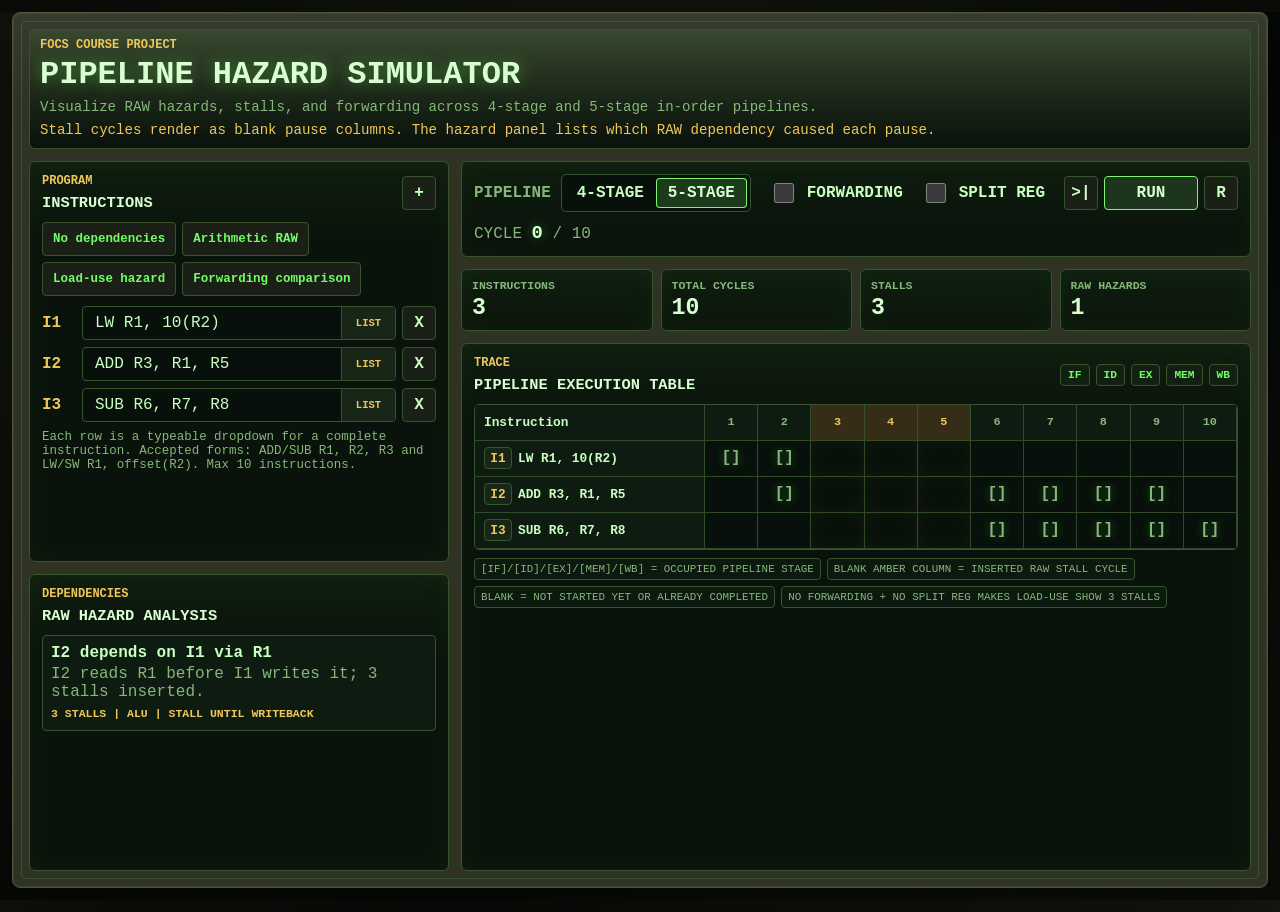
==== plain-js/index.html @ ef4a8d57 "Restyle simulator and blank stall columns" ====
<!doctype html>
<html lang="en">
  <head>
    <meta charset="UTF-8" />
    <meta name="viewport" content="width=device-width, initial-scale=1.0" />
    <meta http-equiv="Cache-Control" content="no-store" />
    <title>Pipeline Hazard Simulator</title>
    <link rel="stylesheet" href="./styles.css?v=fallout-clean-20260420" />
  </head>
  <body>
    <main class="app-shell">
      <header class="app-header">
        <p class="eyebrow">FoCS Course Project</p>
        <h1>Pipeline Hazard Simulator</h1>
        <p>Visualize RAW hazards, stalls, and forwarding across 4-stage and 5-stage in-order pipelines.</p>
        <p class="top-note">Stall cycles render as blank pause columns. The hazard panel lists which RAW dependency caused each pause.</p>
      </header>

      <div class="workspace">
        <aside class="left-column">
          <section class="panel">
            <div class="section-heading">
              <div>
                <p class="eyebrow">Program</p>
                <h2>Instructions</h2>
              </div>
              <button id="addInstruction" class="icon-button" type="button" title="Add instruction">+</button>
            </div>

            <div id="examples" class="example-strip" aria-label="Example programs"></div>
            <div id="instructionList" class="instruction-list"></div>
            <div id="errors" class="error-box hidden" role="alert"></div>
            <p class="hint">Each row is a typeable dropdown for a complete instruction. Accepted forms: ADD/SUB R1, R2, R3 and LW/SW R1, offset(R2). Max 10 instructions.</p>
          </section>

          <section class="panel">
            <div class="section-heading">
              <div>
                <p class="eyebrow">Dependencies</p>
                <h2>RAW hazard analysis</h2>
              </div>
            </div>
            <div id="hazards"></div>
          </section>
        </aside>

        <section class="right-column">
          <section class="panel controls-panel">
            <div class="control-group">
              <span class="control-label">Pipeline</span>
              <div class="segmented" role="group" aria-label="Pipeline Type">
                <button id="fourStage" type="button">4-stage</button>
                <button id="fiveStage" type="button">5-stage</button>
              </div>
            </div>

            <label class="switch">
              <input id="forwarding" type="checkbox" />
              <span>Forwarding</span>
            </label>

            <label class="switch">
              <input id="splitAccess" type="checkbox" />
              <span>Split reg</span>
            </label>

            <div class="run-controls">
              <button id="step" class="icon-button" type="button" title="Step">>|</button>
              <button id="runPause" class="primary-button" type="button">Run</button>
              <button id="reset" class="icon-button" type="button" title="Reset">R</button>
            </div>

            <div class="cycle-readout">Cycle <strong id="cycle">0</strong> / <span id="totalCycles">0</span></div>
          </section>

          <section class="summary-grid" aria-label="Simulation summary">
            <div class="metric"><span>Instructions</span><strong id="instructionCount">0</strong></div>
            <div class="metric"><span>Total cycles</span><strong id="metricCycles">0</strong></div>
            <div class="metric"><span>Stalls</span><strong id="stallCount">0</strong></div>
            <div class="metric"><span>RAW hazards</span><strong id="hazardCount">0</strong></div>
          </section>

          <section class="panel">
            <div class="section-heading">
              <div>
                <p class="eyebrow">Trace</p>
                <h2>Pipeline execution table</h2>
              </div>
              <div id="stageKey" class="stage-key"></div>
            </div>
            <div id="pipelineGrid" class="table-wrap"></div>
            <div class="trace-legend" aria-label="Pipeline table legend">
              <span>[IF]/[ID]/[EX]/[MEM]/[WB] = occupied pipeline stage</span>
              <span>blank amber column = inserted RAW stall cycle</span>
              <span>blank = not started yet or already completed</span>
              <span>no forwarding + no split reg makes load-use show 3 stalls</span>
            </div>
          </section>
        </section>
      </div>
    </main>

    <script src="./app.js?v=fallout-clean-20260420"></script>
  </body>
</html>
---- plain-js/styles.css ----
:root {
  color-scheme: dark;
  --bg: #11130d;
  --case: #2e3324;
  --case-dark: #1b2017;
  --screen: #07100a;
  --screen-soft: #0d1b10;
  --panel: rgba(8, 18, 10, 0.94);
  --ink: #c9ffc0;
  --muted: #86b77a;
  --dim: #496b43;
  --line: #36552f;
  --line-strong: #7ef46f;
  --accent: #70ff63;
  --accent-strong: #d7ffd1;
  --amber: #f1c65b;
  --amber-soft: #352d16;
  --danger: #ff8f6b;
  --shadow: 0 20px 70px rgba(0, 0, 0, 0.44), inset 0 0 0 1px rgba(201, 255, 192, 0.08);
  font-family: "Courier New", Courier, ui-monospace, SFMono-Regular, Menlo, Monaco, Consolas, monospace;
}

* {
  box-sizing: border-box;
}

html,
body {
  height: 100%;
}

html {
  background: var(--bg);
}

body {
  margin: 0;
  min-width: 320px;
  overflow: hidden;
  background:
    radial-gradient(circle at 50% 0%, rgba(126, 244, 111, 0.12), transparent 38rem),
    linear-gradient(135deg, #1b1e15, #080b07 62%, #15180f);
  color: var(--ink);
}

body::before {
  content: "";
  position: fixed;
  inset: 0;
  pointer-events: none;
  background: repeating-linear-gradient(
    0deg,
    rgba(255, 255, 255, 0.025),
    rgba(255, 255, 255, 0.025) 1px,
    transparent 1px,
    transparent 4px
  );
  opacity: 0.42;
  mix-blend-mode: screen;
}

body::after {
  content: "";
  position: fixed;
  inset: 0;
  pointer-events: none;
  background: radial-gradient(circle at 50% 45%, transparent 46%, rgba(0, 0, 0, 0.46) 100%);
}

button,
input {
  font: inherit;
}

button {
  cursor: pointer;
}

button:disabled {
  cursor: not-allowed;
  opacity: 0.42;
}

button:focus-visible,
input:focus-visible {
  outline: 2px solid var(--amber);
  outline-offset: 2px;
}

.app-shell {
  position: relative;
  z-index: 1;
  width: min(1460px, calc(100% - 24px));
  height: calc(100vh - 24px);
  margin: 12px auto;
  display: grid;
  grid-template-rows: auto minmax(0, 1fr);
  gap: 12px;
  padding: 16px;
  overflow: hidden;
  background:
    linear-gradient(180deg, rgba(255, 255, 255, 0.04), transparent 90px),
    var(--case);
  border: 1px solid #4b523b;
  border-radius: 8px;
  box-shadow: var(--shadow);
}

.app-shell::before {
  content: "";
  position: absolute;
  inset: 8px;
  border: 1px solid rgba(126, 244, 111, 0.16);
  border-radius: 5px;
  pointer-events: none;
}

.app-header {
  min-height: 0;
  padding: 8px 10px 10px;
  border: 1px solid var(--line);
  border-radius: 6px;
  background: linear-gradient(180deg, rgba(112, 255, 99, 0.08), rgba(7, 16, 10, 0.96));
}

.eyebrow {
  margin: 0 0 6px;
  color: var(--amber);
  font-size: 0.75rem;
  font-weight: 800;
  text-transform: uppercase;
}

.app-header h1 {
  margin: 0;
  color: var(--accent-strong);
  font-size: clamp(1.45rem, 2.5vw, 2.45rem);
  line-height: 1.05;
  letter-spacing: 0;
  text-transform: uppercase;
  text-shadow: 0 0 16px rgba(112, 255, 99, 0.38);
}

.app-header > p:not(.eyebrow) {
  max-width: 980px;
  margin: 7px 0 0;
  color: var(--muted);
  font-size: 0.88rem;
}

.top-note {
  color: var(--amber) !important;
}

.workspace {
  display: grid;
  grid-template-columns: minmax(330px, 420px) minmax(0, 1fr);
  gap: 12px;
  min-height: 0;
}

.left-column,
.right-column {
  display: grid;
  gap: 12px;
  min-height: 0;
}

.left-column {
  grid-template-rows: minmax(0, 1.15fr) minmax(0, 0.85fr);
}

.right-column {
  grid-template-rows: auto auto minmax(0, 1fr);
}

.panel,
.metric {
  position: relative;
  min-height: 0;
  border: 1px solid var(--line);
  border-radius: 6px;
  background:
    linear-gradient(180deg, rgba(112, 255, 99, 0.045), transparent 78px),
    var(--panel);
  box-shadow: inset 0 0 24px rgba(112, 255, 99, 0.045);
}

.panel {
  overflow: auto;
  padding: 12px;
}

.section-heading {
  display: flex;
  align-items: center;
  justify-content: space-between;
  gap: 12px;
  margin-bottom: 10px;
}

.section-heading h2 {
  margin: 0;
  color: var(--accent-strong);
  font-size: 0.96rem;
  letter-spacing: 0;
  text-transform: uppercase;
}

.icon-button,
.primary-button,
.example-strip button,
.segmented button {
  min-height: 34px;
  border: 1px solid var(--line);
  border-radius: 4px;
  background: var(--case-dark);
  color: var(--ink);
}

.icon-button:hover,
.primary-button:hover,
.example-strip button:hover,
.segmented button:hover {
  border-color: var(--accent);
  color: var(--accent-strong);
  box-shadow: 0 0 18px rgba(112, 255, 99, 0.18);
}

.icon-button {
  display: inline-grid;
  place-items: center;
  width: 34px;
  flex: 0 0 34px;
  font-weight: 900;
}

.primary-button {
  display: inline-flex;
  align-items: center;
  justify-content: center;
  min-width: 94px;
  padding: 0 16px;
  background: #1d341d;
  color: var(--accent-strong);
  border-color: var(--line-strong);
  font-weight: 800;
  text-transform: uppercase;
}

.example-strip {
  display: flex;
  flex-wrap: wrap;
  gap: 6px;
  margin-bottom: 10px;
}

.example-strip button {
  padding: 0 10px;
  color: var(--accent);
  font-size: 0.78rem;
  font-weight: 800;
}

.instruction-list {
  display: grid;
  gap: 7px;
}

.instruction-row {
  display: grid;
  grid-template-columns: 34px minmax(0, 1fr) 34px;
  gap: 6px;
  align-items: center;
}

.instruction-row label {
  color: var(--amber);
  font-weight: 900;
}

.instruction-combo {
  position: relative;
  min-width: 0;
}

.instruction-combo.open {
  z-index: 20;
}

.instruction-row input {
  width: 100%;
  min-width: 0;
  min-height: 34px;
  border: 1px solid var(--line);
  border-radius: 4px;
  padding: 0 68px 0 12px;
  color: var(--ink);
  background: var(--screen);
  caret-color: var(--amber);
  transition: border-color 160ms ease, box-shadow 160ms ease;
}

.instruction-row input:focus {
  border-color: var(--accent);
  box-shadow: inset 0 0 20px rgba(112, 255, 99, 0.08), 0 0 16px rgba(112, 255, 99, 0.16);
}

.instruction-row input::placeholder {
  color: var(--dim);
}

.combo-arrow {
  position: absolute;
  top: 1px;
  right: 1px;
  bottom: 1px;
  display: grid;
  place-items: center;
  width: 54px;
  border-left: 1px solid var(--line);
  border-radius: 0 3px 3px 0;
  background: #172617;
  color: var(--amber);
  font-size: 0.66rem;
  font-weight: 900;
  pointer-events: none;
}

.instruction-suggestions {
  position: absolute;
  z-index: 30;
  left: 0;
  right: 0;
  top: calc(100% + 4px);
  display: none;
  max-height: min(252px, 48vh);
  overflow: auto;
  border: 1px solid var(--line-strong);
  border-radius: 4px;
  background: #081209;
  box-shadow: 0 18px 34px rgba(0, 0, 0, 0.72), 0 0 24px rgba(112, 255, 99, 0.14);
}

.instruction-combo.open .instruction-suggestions {
  display: grid;
}

.instruction-suggestions button {
  width: 100%;
  min-height: 42px;
  display: grid;
  grid-template-columns: minmax(0, 1fr) auto;
  align-items: center;
  gap: 10px;
  border: 0;
  border-bottom: 1px solid rgba(112, 255, 99, 0.18);
  border-radius: 0;
  padding: 7px 10px;
  background: transparent;
  color: var(--ink);
  text-align: left;
}

.instruction-suggestions button:hover,
.instruction-suggestions button:focus-visible {
  background: #173219;
  color: var(--accent-strong);
}

.instruction-suggestions span {
  min-width: 0;
  overflow: hidden;
  font-weight: 900;
  text-overflow: ellipsis;
  white-space: nowrap;
}

.instruction-suggestions small {
  color: var(--amber);
  font-size: 0.64rem;
  font-weight: 900;
  text-transform: uppercase;
  white-space: nowrap;
}

.hint {
  margin: 8px 0 0;
  color: var(--muted);
  font-size: 0.78rem;
}

.hidden {
  display: none;
}

.error-box {
  margin-top: 8px;
  padding: 8px 10px;
  border: 1px solid var(--danger);
  border-radius: 4px;
  color: #ffd1c2;
  background: #321811;
}

.controls-panel {
  display: flex;
  flex-wrap: wrap;
  gap: 10px;
  align-items: center;
  justify-content: space-between;
}

.control-group {
  display: flex;
  gap: 10px;
  align-items: center;
}

.control-label {
  color: var(--muted);
  font-weight: 900;
  text-transform: uppercase;
}

.segmented {
  display: grid;
  grid-template-columns: 1fr 1fr;
  width: 190px;
  padding: 3px;
  border: 1px solid var(--line);
  border-radius: 5px;
  background: var(--screen);
}

.segmented button {
  min-height: 30px;
  border: 0;
  background: transparent;
  font-weight: 900;
  text-transform: uppercase;
}

.segmented button.active {
  background: #1d3a1d;
  color: var(--accent-strong);
  box-shadow: inset 0 0 0 1px var(--line-strong);
}

.switch {
  display: inline-flex;
  align-items: center;
  gap: 10px;
  min-height: 34px;
  color: var(--ink);
  font-weight: 900;
  text-transform: uppercase;
}

.switch input {
  width: 20px;
  height: 20px;
  accent-color: var(--accent);
}

.run-controls {
  display: flex;
  gap: 6px;
  align-items: center;
}

.cycle-readout {
  min-width: 112px;
  color: var(--muted);
  text-align: right;
  text-transform: uppercase;
}

.cycle-readout strong {
  color: var(--accent-strong);
  font-size: 1.18rem;
  text-shadow: 0 0 12px rgba(112, 255, 99, 0.42);
}

.summary-grid {
  display: grid;
  grid-template-columns: repeat(4, minmax(120px, 1fr));
  gap: 8px;
}

.metric {
  min-height: 58px;
  padding: 9px 10px;
}

.metric span {
  display: block;
  color: var(--muted);
  font-size: 0.72rem;
  font-weight: 900;
  text-transform: uppercase;
}

.metric strong {
  display: block;
  margin-top: 3px;
  color: var(--accent-strong);
  font-size: 1.45rem;
}

.stage-key {
  display: flex;
  flex-wrap: wrap;
  justify-content: flex-end;
  gap: 6px;
}

.stage-key span {
  border-radius: 4px;
  padding: 4px 7px;
  background: #102111;
  color: var(--accent);
  border: 1px solid var(--line);
  font-size: 0.7rem;
  font-weight: 900;
}

.table-wrap {
  overflow-x: auto;
  max-height: calc(100vh - 322px);
  border: 1px solid var(--line);
  border-radius: 5px;
  background: var(--screen);
}

.trace-legend {
  display: flex;
  flex-wrap: wrap;
  gap: 6px;
  margin-top: 8px;
  color: var(--muted);
  font-size: 0.68rem;
  text-transform: uppercase;
}

.trace-legend span {
  border: 1px solid var(--line);
  border-radius: 4px;
  background: rgba(13, 27, 16, 0.8);
  padding: 4px 6px;
}

.pipeline-table {
  width: 100%;
  min-width: 710px;
  border-collapse: separate;
  border-spacing: 0;
  table-layout: fixed;
}

.pipeline-table th,
.pipeline-table td {
  height: 36px;
  border-right: 1px solid rgba(54, 85, 47, 0.85);
  border-bottom: 1px solid rgba(54, 85, 47, 0.85);
  text-align: center;
  vertical-align: middle;
}

.pipeline-table thead th {
  background: #0d1b10;
  color: var(--muted);
  font-size: 0.74rem;
}

.pipeline-table thead th.pause-cycle {
  color: var(--amber);
  background: var(--amber-soft);
}

.pipeline-table .instruction-col {
  width: 230px;
  padding: 0 9px;
  background: #0d1b10;
  color: var(--ink);
  text-align: left;
  font-size: 0.8rem;
}

.instruction-badge {
  display: inline-grid;
  place-items: center;
  width: 28px;
  height: 22px;
  margin-right: 6px;
  border-radius: 4px;
  background: #172617;
  color: var(--amber);
  border: 1px solid var(--line);
  font-weight: 900;
}

.stage-cell {
  background: #102611;
  color: var(--accent-strong);
  font-weight: 900;
  text-shadow: 0 0 10px rgba(112, 255, 99, 0.38);
}

.stage-cell::before {
  content: "[";
  color: var(--muted);
}

.stage-cell::after {
  content: "]";
  color: var(--muted);
}

.pause-cycle {
  background: var(--amber-soft);
}

td.pause-cycle {
  color: transparent;
  box-shadow: inset 0 0 18px rgba(241, 198, 91, 0.05);
}

.future-cycle {
  background: #07100a;
  color: transparent;
}

.future-cycle.pause-cycle {
  background: #07100a;
}

.current-cycle {
  box-shadow: inset 0 0 0 2px var(--amber), 0 0 16px rgba(241, 198, 91, 0.22);
}

.hazard-list {
  display: grid;
  gap: 8px;
  padding: 0;
  margin: 0;
  list-style: none;
}

.hazard-list li,
.hazard-empty {
  padding: 8px;
  border-radius: 4px;
  background: var(--screen-soft);
  border: 1px solid var(--line);
}

.hazard-list p,
.hazard-empty {
  margin: 3px 0;
  color: var(--muted);
}

.hazard-list span {
  color: var(--amber);
  font-size: 0.72rem;
  font-weight: 900;
  text-transform: uppercase;
}

@media (max-width: 980px) {
  body {
    overflow: auto;
  }

  .app-shell {
    height: auto;
    min-height: calc(100vh - 24px);
  }

  .workspace {
    grid-template-columns: 1fr;
  }

  .summary-grid {
    grid-template-columns: repeat(2, minmax(0, 1fr));
  }
}

@media (max-width: 620px) {
  .app-shell {
    width: min(100% - 16px, 1460px);
    height: auto;
    margin: 8px auto;
    padding: 10px;
  }

  .controls-panel,
  .control-group,
  .run-controls {
    width: 100%;
  }

  .segmented {
    width: 100%;
  }

  .primary-button {
    flex: 1;
  }

  .summary-grid {
    grid-template-columns: 1fr;
  }

  .pipeline-table .instruction-col {
    width: 210px;
  }
}
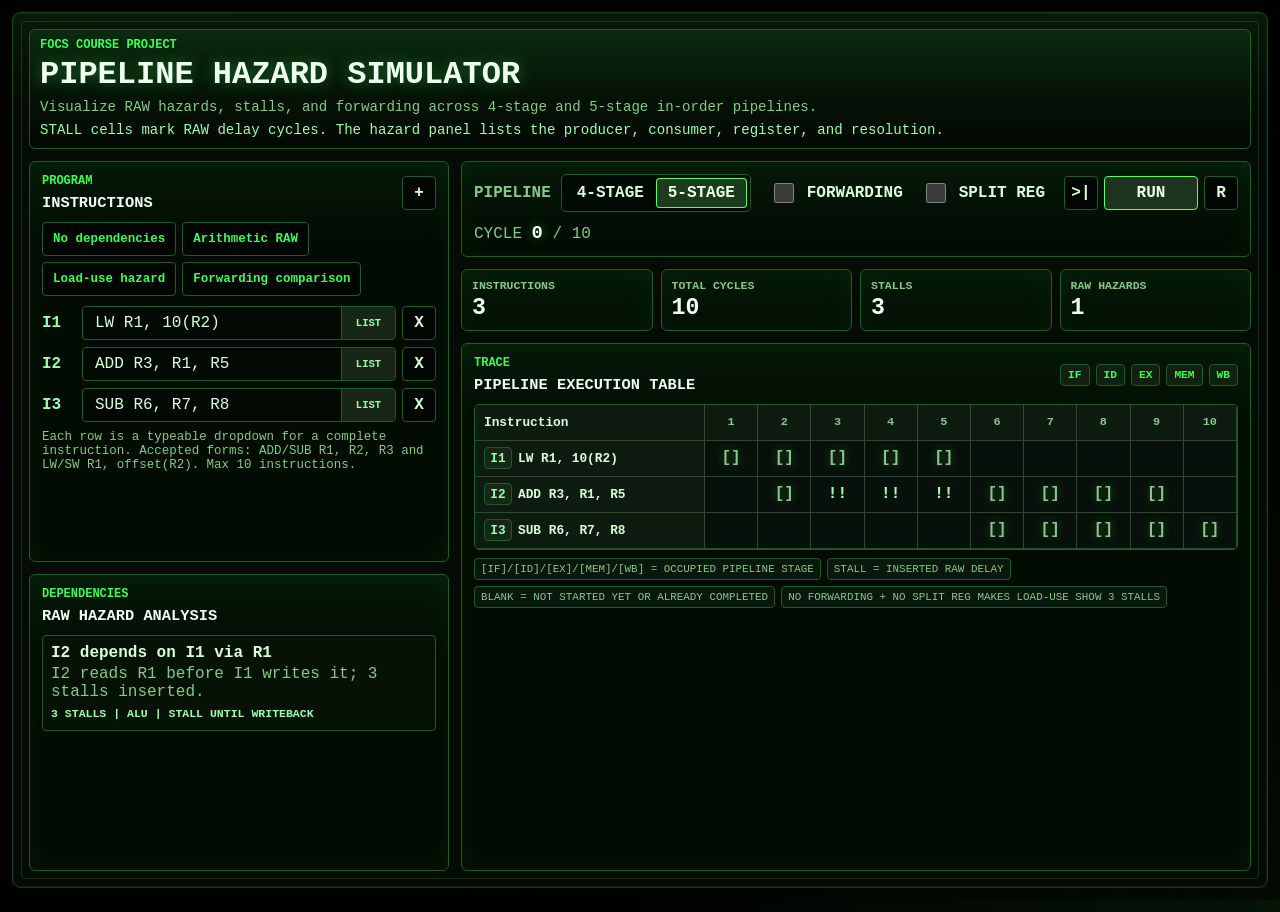
==== commit c394c388: "Restore stall cells and refine green theme" ====
--- a/plain-js/index.html
+++ b/plain-js/index.html
@@ -5,7 +5,7 @@
     <meta name="viewport" content="width=device-width, initial-scale=1.0" />
     <meta http-equiv="Cache-Control" content="no-store" />
     <title>Pipeline Hazard Simulator</title>
-    <link rel="stylesheet" href="./styles.css?v=fallout-clean-20260420" />
+    <link rel="stylesheet" href="./styles.css?v=black-green-20260420" />
   </head>
   <body>
     <main class="app-shell">
@@ -13,7 +13,7 @@
         <p class="eyebrow">FoCS Course Project</p>
         <h1>Pipeline Hazard Simulator</h1>
         <p>Visualize RAW hazards, stalls, and forwarding across 4-stage and 5-stage in-order pipelines.</p>
-        <p class="top-note">Stall cycles render as blank pause columns. The hazard panel lists which RAW dependency caused each pause.</p>
+        <p class="top-note">STALL cells mark RAW delay cycles. The hazard panel lists the producer, consumer, register, and resolution.</p>
       </header>
 
       <div class="workspace">
@@ -91,7 +91,7 @@
             <div id="pipelineGrid" class="table-wrap"></div>
             <div class="trace-legend" aria-label="Pipeline table legend">
               <span>[IF]/[ID]/[EX]/[MEM]/[WB] = occupied pipeline stage</span>
-              <span>blank amber column = inserted RAW stall cycle</span>
+              <span>STALL = inserted RAW delay</span>
               <span>blank = not started yet or already completed</span>
               <span>no forwarding + no split reg makes load-use show 3 stalls</span>
             </div>
@@ -100,6 +100,6 @@
       </div>
     </main>
 
-    <script src="./app.js?v=fallout-clean-20260420"></script>
+    <script src="./app.js?v=black-green-20260420"></script>
   </body>
 </html>
--- a/plain-js/styles.css
+++ b/plain-js/styles.css
@@ -1,22 +1,22 @@
 :root {
   color-scheme: dark;
-  --bg: #11130d;
-  --case: #2e3324;
-  --case-dark: #1b2017;
-  --screen: #07100a;
-  --screen-soft: #0d1b10;
-  --panel: rgba(8, 18, 10, 0.94);
-  --ink: #c9ffc0;
-  --muted: #86b77a;
-  --dim: #496b43;
-  --line: #36552f;
-  --line-strong: #7ef46f;
-  --accent: #70ff63;
-  --accent-strong: #d7ffd1;
-  --amber: #f1c65b;
-  --amber-soft: #352d16;
-  --danger: #ff8f6b;
-  --shadow: 0 20px 70px rgba(0, 0, 0, 0.44), inset 0 0 0 1px rgba(201, 255, 192, 0.08);
+  --bg: #010501;
+  --case: #050c05;
+  --case-dark: #020602;
+  --screen: #020802;
+  --screen-soft: #061206;
+  --panel: rgba(3, 12, 4, 0.95);
+  --ink: #d9ffd9;
+  --muted: #86c986;
+  --dim: #3e6d3f;
+  --line: #1e5c25;
+  --line-strong: #51ff68;
+  --accent: #39ff56;
+  --accent-strong: #effff0;
+  --glow: #9dffa8;
+  --glow-soft: #0d1d0f;
+  --danger: #a8ff9e;
+  --shadow: 0 24px 80px rgba(0, 0, 0, 0.62), inset 0 0 0 1px rgba(57, 255, 86, 0.08);
   font-family: "Courier New", Courier, ui-monospace, SFMono-Regular, Menlo, Monaco, Consolas, monospace;
 }
 
@@ -38,8 +38,9 @@
   min-width: 320px;
   overflow: hidden;
   background:
-    radial-gradient(circle at 50% 0%, rgba(126, 244, 111, 0.12), transparent 38rem),
-    linear-gradient(135deg, #1b1e15, #080b07 62%, #15180f);
+    radial-gradient(circle at 50% 0%, rgba(57, 255, 86, 0.13), transparent 36rem),
+    radial-gradient(circle at 90% 100%, rgba(57, 255, 86, 0.055), transparent 28rem),
+    linear-gradient(135deg, #020602, #000 58%, #041004);
   color: var(--ink);
 }
 
@@ -83,7 +84,7 @@
 
 button:focus-visible,
 input:focus-visible {
-  outline: 2px solid var(--amber);
+  outline: 2px solid var(--accent);
   outline-offset: 2px;
 }
 
@@ -99,9 +100,9 @@
   padding: 16px;
   overflow: hidden;
   background:
-    linear-gradient(180deg, rgba(255, 255, 255, 0.04), transparent 90px),
+    linear-gradient(180deg, rgba(57, 255, 86, 0.055), transparent 90px),
     var(--case);
-  border: 1px solid #4b523b;
+  border: 1px solid #173d1c;
   border-radius: 8px;
   box-shadow: var(--shadow);
 }
@@ -110,7 +111,7 @@
   content: "";
   position: absolute;
   inset: 8px;
-  border: 1px solid rgba(126, 244, 111, 0.16);
+  border: 1px solid rgba(57, 255, 86, 0.16);
   border-radius: 5px;
   pointer-events: none;
 }
@@ -120,12 +121,12 @@
   padding: 8px 10px 10px;
   border: 1px solid var(--line);
   border-radius: 6px;
-  background: linear-gradient(180deg, rgba(112, 255, 99, 0.08), rgba(7, 16, 10, 0.96));
+  background: linear-gradient(180deg, rgba(57, 255, 86, 0.085), rgba(2, 8, 2, 0.97));
 }
 
 .eyebrow {
   margin: 0 0 6px;
-  color: var(--amber);
+  color: var(--accent);
   font-size: 0.75rem;
   font-weight: 800;
   text-transform: uppercase;
@@ -138,7 +139,7 @@
   line-height: 1.05;
   letter-spacing: 0;
   text-transform: uppercase;
-  text-shadow: 0 0 16px rgba(112, 255, 99, 0.38);
+  text-shadow: 0 0 16px rgba(57, 255, 86, 0.38);
 }
 
 .app-header > p:not(.eyebrow) {
@@ -149,7 +150,7 @@
 }
 
 .top-note {
-  color: var(--amber) !important;
+  color: var(--glow) !important;
 }
 
 .workspace {
@@ -181,9 +182,9 @@
   border: 1px solid var(--line);
   border-radius: 6px;
   background:
-    linear-gradient(180deg, rgba(112, 255, 99, 0.045), transparent 78px),
+    linear-gradient(180deg, rgba(57, 255, 86, 0.052), transparent 78px),
     var(--panel);
-  box-shadow: inset 0 0 24px rgba(112, 255, 99, 0.045);
+  box-shadow: inset 0 0 28px rgba(57, 255, 86, 0.05);
 }
 
 .panel {
@@ -224,7 +225,7 @@
 .segmented button:hover {
   border-color: var(--accent);
   color: var(--accent-strong);
-  box-shadow: 0 0 18px rgba(112, 255, 99, 0.18);
+  box-shadow: 0 0 18px rgba(57, 255, 86, 0.2);
 }
 
 .icon-button {
@@ -275,7 +276,7 @@
 }
 
 .instruction-row label {
-  color: var(--amber);
+  color: var(--glow);
   font-weight: 900;
 }
 
@@ -297,13 +298,13 @@
   padding: 0 68px 0 12px;
   color: var(--ink);
   background: var(--screen);
-  caret-color: var(--amber);
+  caret-color: var(--accent);
   transition: border-color 160ms ease, box-shadow 160ms ease;
 }
 
 .instruction-row input:focus {
   border-color: var(--accent);
-  box-shadow: inset 0 0 20px rgba(112, 255, 99, 0.08), 0 0 16px rgba(112, 255, 99, 0.16);
+  box-shadow: inset 0 0 20px rgba(57, 255, 86, 0.08), 0 0 16px rgba(57, 255, 86, 0.16);
 }
 
 .instruction-row input::placeholder {
@@ -321,7 +322,7 @@
   border-left: 1px solid var(--line);
   border-radius: 0 3px 3px 0;
   background: #172617;
-  color: var(--amber);
+  color: var(--glow);
   font-size: 0.66rem;
   font-weight: 900;
   pointer-events: none;
@@ -339,7 +340,7 @@
   border: 1px solid var(--line-strong);
   border-radius: 4px;
   background: #081209;
-  box-shadow: 0 18px 34px rgba(0, 0, 0, 0.72), 0 0 24px rgba(112, 255, 99, 0.14);
+  box-shadow: 0 18px 34px rgba(0, 0, 0, 0.72), 0 0 24px rgba(57, 255, 86, 0.15);
 }
 
 .instruction-combo.open .instruction-suggestions {
@@ -354,7 +355,7 @@
   align-items: center;
   gap: 10px;
   border: 0;
-  border-bottom: 1px solid rgba(112, 255, 99, 0.18);
+  border-bottom: 1px solid rgba(57, 255, 86, 0.18);
   border-radius: 0;
   padding: 7px 10px;
   background: transparent;
@@ -377,7 +378,7 @@
 }
 
 .instruction-suggestions small {
-  color: var(--amber);
+  color: var(--glow);
   font-size: 0.64rem;
   font-weight: 900;
   text-transform: uppercase;
@@ -397,10 +398,10 @@
 .error-box {
   margin-top: 8px;
   padding: 8px 10px;
-  border: 1px solid var(--danger);
+  border: 1px solid var(--line-strong);
   border-radius: 4px;
-  color: #ffd1c2;
-  background: #321811;
+  color: var(--accent-strong);
+  background: #071607;
 }
 
 .controls-panel {
@@ -479,7 +480,7 @@
 .cycle-readout strong {
   color: var(--accent-strong);
   font-size: 1.18rem;
-  text-shadow: 0 0 12px rgba(112, 255, 99, 0.42);
+  text-shadow: 0 0 12px rgba(57, 255, 86, 0.42);
 }
 
 .summary-grid {
@@ -571,11 +572,6 @@
   background: #0d1b10;
   color: var(--muted);
   font-size: 0.74rem;
-}
-
-.pipeline-table thead th.pause-cycle {
-  color: var(--amber);
-  background: var(--amber-soft);
 }
 
 .pipeline-table .instruction-col {
@@ -595,7 +591,7 @@
   margin-right: 6px;
   border-radius: 4px;
   background: #172617;
-  color: var(--amber);
+  color: var(--glow);
   border: 1px solid var(--line);
   font-weight: 900;
 }
@@ -617,13 +613,23 @@
   color: var(--muted);
 }
 
-.pause-cycle {
-  background: var(--amber-soft);
-}
-
-td.pause-cycle {
-  color: transparent;
-  box-shadow: inset 0 0 18px rgba(241, 198, 91, 0.05);
+.stall-cell {
+  background:
+    linear-gradient(180deg, rgba(57, 255, 86, 0.16), rgba(57, 255, 86, 0.055)),
+    #071507;
+  color: var(--accent-strong);
+  font-weight: 900;
+  text-shadow: 0 0 12px rgba(57, 255, 86, 0.48);
+}
+
+.stall-cell::before {
+  content: "!";
+  color: var(--glow);
+}
+
+.stall-cell::after {
+  content: "!";
+  color: var(--glow);
 }
 
 .future-cycle {
@@ -631,12 +637,13 @@
   color: transparent;
 }
 
-.future-cycle.pause-cycle {
+.future-cycle.stall-cell {
   background: #07100a;
+  text-shadow: none;
 }
 
 .current-cycle {
-  box-shadow: inset 0 0 0 2px var(--amber), 0 0 16px rgba(241, 198, 91, 0.22);
+  box-shadow: inset 0 0 0 2px var(--accent), 0 0 16px rgba(57, 255, 86, 0.26);
 }
 
 .hazard-list {
@@ -662,7 +669,7 @@
 }
 
 .hazard-list span {
-  color: var(--amber);
+  color: var(--glow);
   font-size: 0.72rem;
   font-weight: 900;
   text-transform: uppercase;
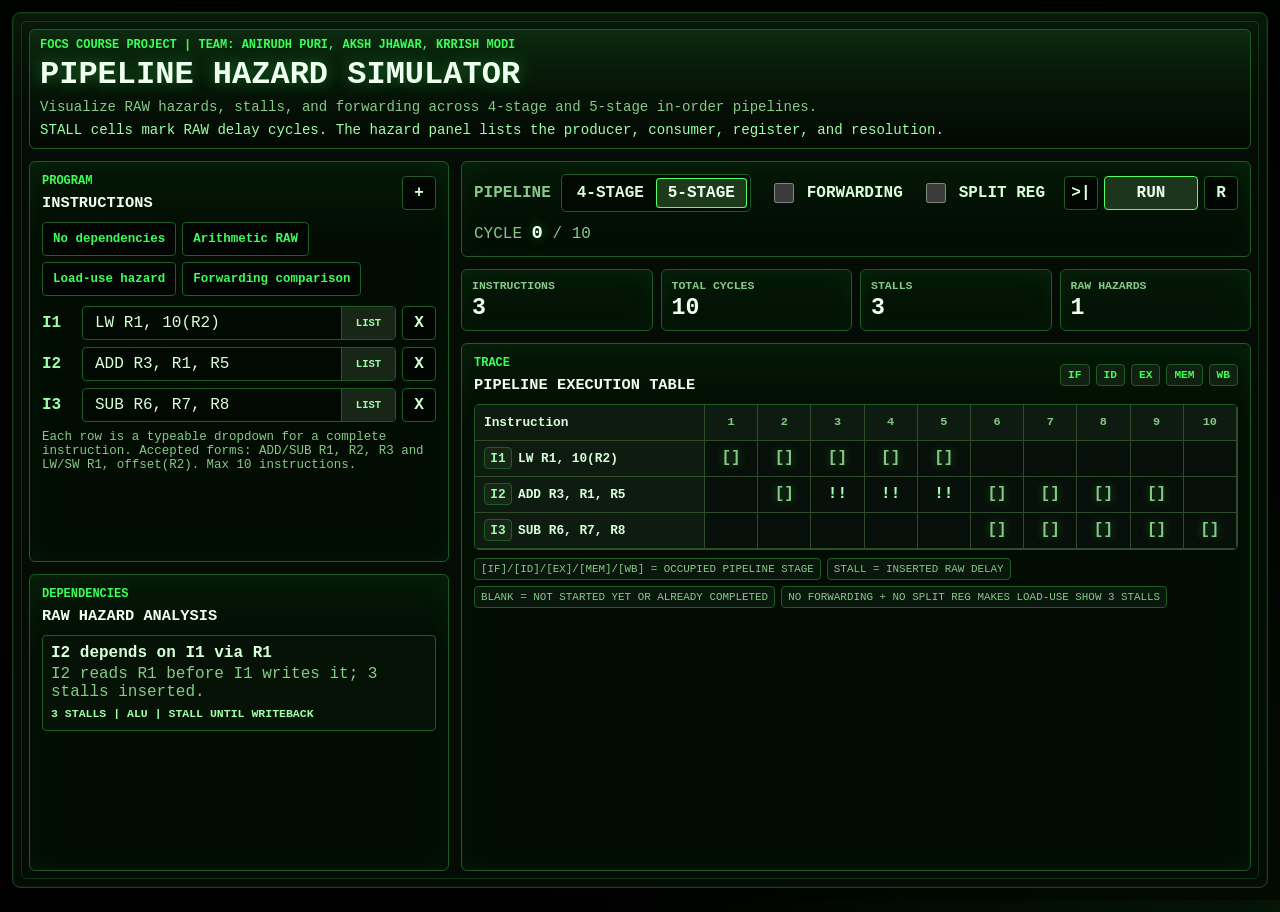
==== commit 54efa3d8: "Add team name to app header" ====
--- a/plain-js/index.html
+++ b/plain-js/index.html
@@ -10,7 +10,7 @@
   <body>
     <main class="app-shell">
       <header class="app-header">
-        <p class="eyebrow">FoCS Course Project</p>
+        <p class="eyebrow">FoCS Course Project | Team: Anirudh Puri, Aksh Jhawar, Krrish Modi</p>
         <h1>Pipeline Hazard Simulator</h1>
         <p>Visualize RAW hazards, stalls, and forwarding across 4-stage and 5-stage in-order pipelines.</p>
         <p class="top-note">STALL cells mark RAW delay cycles. The hazard panel lists the producer, consumer, register, and resolution.</p>
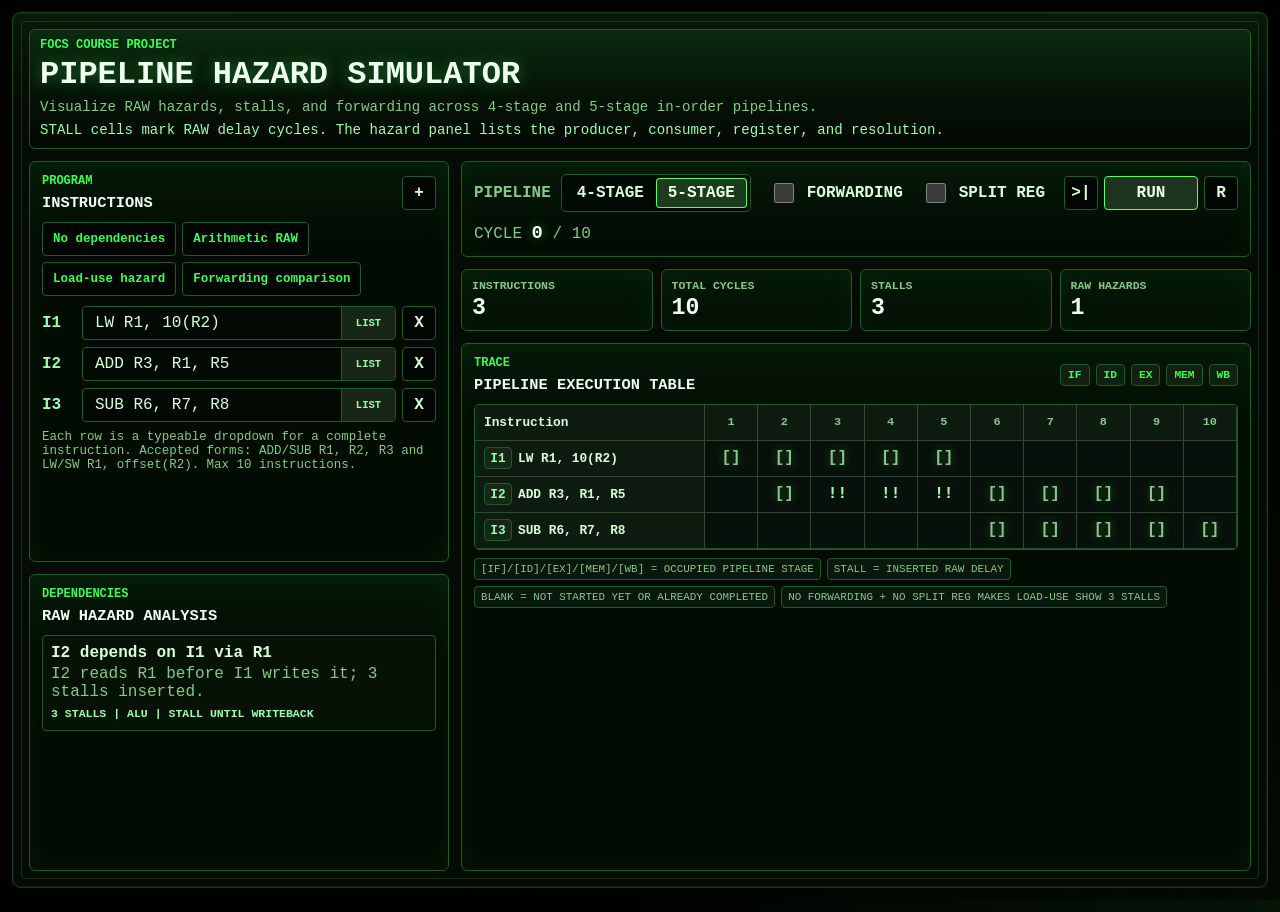
==== commit e86a919e: "Remove team name from app header" ====
--- a/plain-js/index.html
+++ b/plain-js/index.html
@@ -10,7 +10,7 @@
   <body>
     <main class="app-shell">
       <header class="app-header">
-        <p class="eyebrow">FoCS Course Project | Team: Anirudh Puri, Aksh Jhawar, Krrish Modi</p>
+        <p class="eyebrow">FoCS Course Project</p>
         <h1>Pipeline Hazard Simulator</h1>
         <p>Visualize RAW hazards, stalls, and forwarding across 4-stage and 5-stage in-order pipelines.</p>
         <p class="top-note">STALL cells mark RAW delay cycles. The hazard panel lists the producer, consumer, register, and resolution.</p>
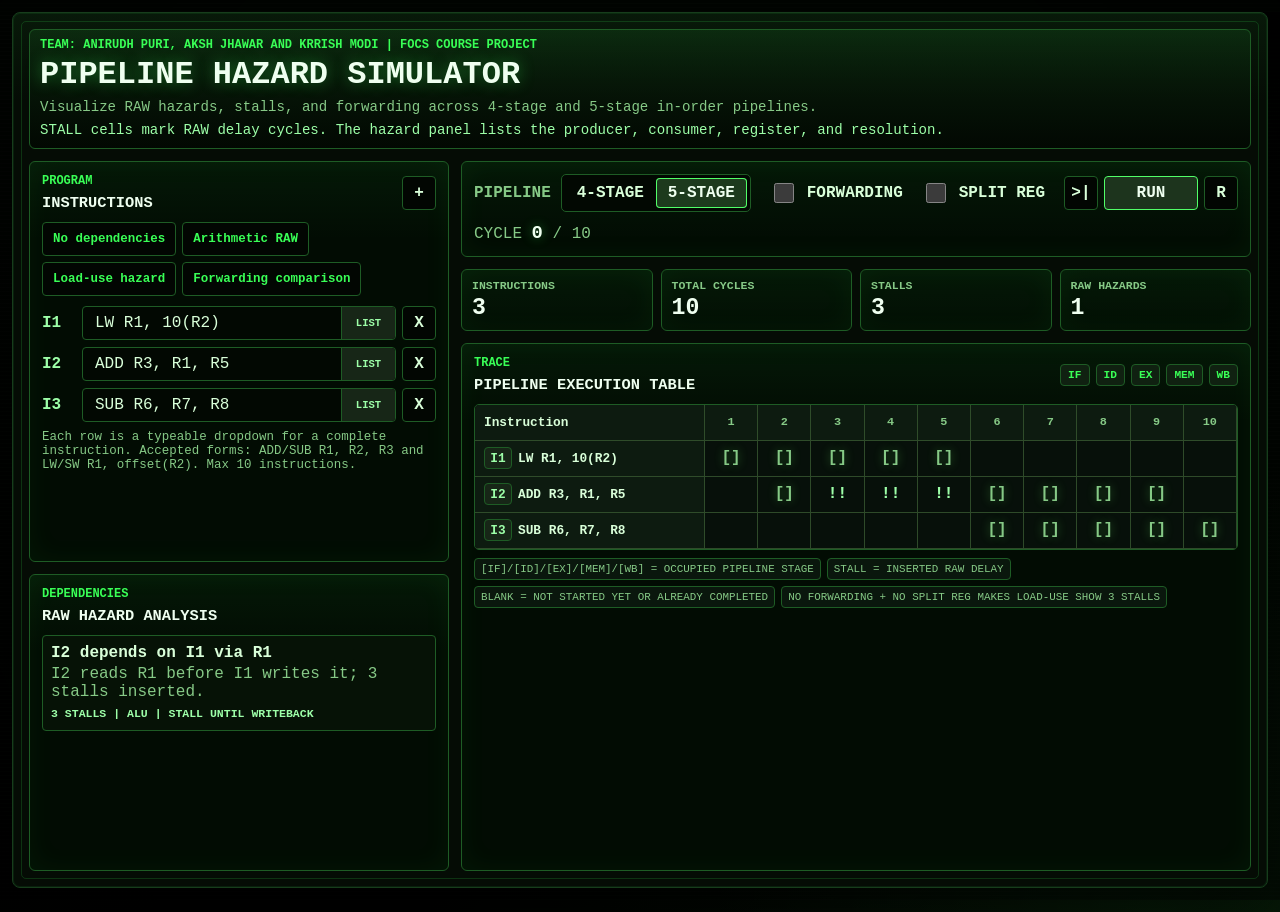
==== commit 52ef8890: "Add team name to project header" ====
--- a/plain-js/index.html
+++ b/plain-js/index.html
@@ -10,7 +10,7 @@
   <body>
     <main class="app-shell">
       <header class="app-header">
-        <p class="eyebrow">FoCS Course Project</p>
+        <p class="eyebrow">Team: Anirudh Puri, Aksh Jhawar and Krrish Modi | FoCS Course Project</p>
         <h1>Pipeline Hazard Simulator</h1>
         <p>Visualize RAW hazards, stalls, and forwarding across 4-stage and 5-stage in-order pipelines.</p>
         <p class="top-note">STALL cells mark RAW delay cycles. The hazard panel lists the producer, consumer, register, and resolution.</p>
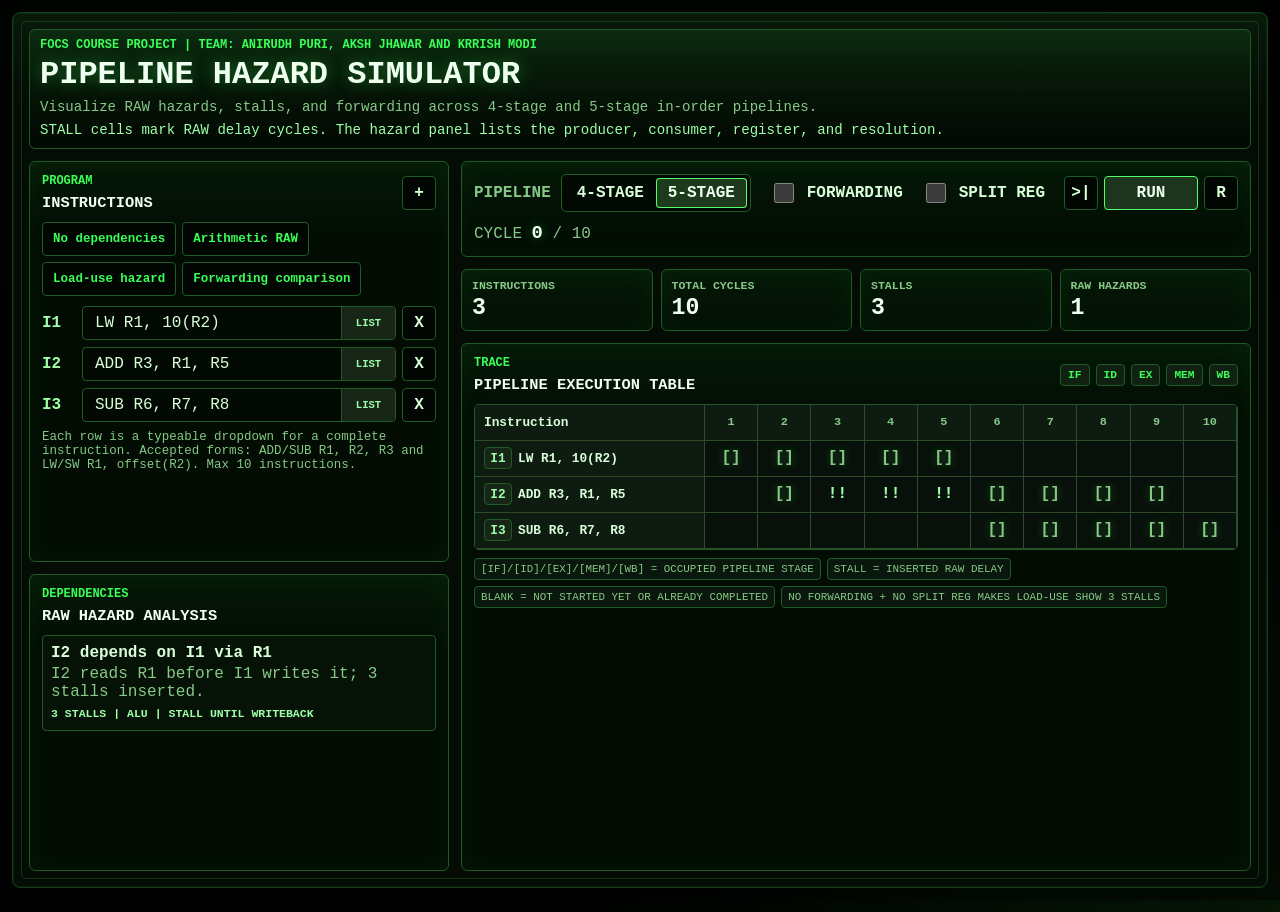
==== commit 73c92478: "Put project label before team name" ====
--- a/plain-js/index.html
+++ b/plain-js/index.html
@@ -10,7 +10,7 @@
   <body>
     <main class="app-shell">
       <header class="app-header">
-        <p class="eyebrow">Team: Anirudh Puri, Aksh Jhawar and Krrish Modi | FoCS Course Project</p>
+        <p class="eyebrow">FoCS Course Project | Team: Anirudh Puri, Aksh Jhawar and Krrish Modi</p>
         <h1>Pipeline Hazard Simulator</h1>
         <p>Visualize RAW hazards, stalls, and forwarding across 4-stage and 5-stage in-order pipelines.</p>
         <p class="top-note">STALL cells mark RAW delay cycles. The hazard panel lists the producer, consumer, register, and resolution.</p>
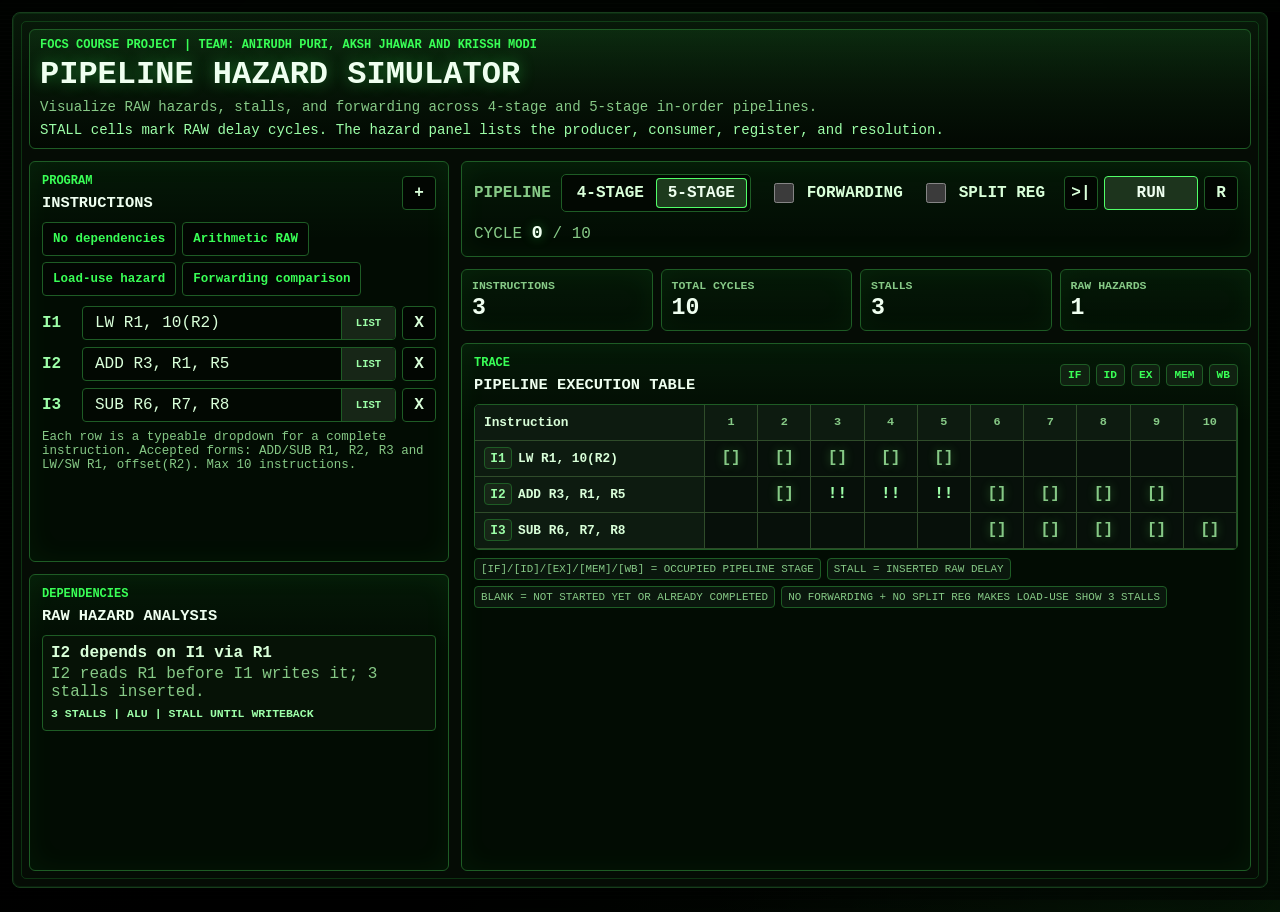
==== commit b494b0c4: "Fix team member name spelling" ====
--- a/plain-js/index.html
+++ b/plain-js/index.html
@@ -10,7 +10,7 @@
   <body>
     <main class="app-shell">
       <header class="app-header">
-        <p class="eyebrow">FoCS Course Project | Team: Anirudh Puri, Aksh Jhawar and Krrish Modi</p>
+        <p class="eyebrow">FoCS Course Project | Team: Anirudh Puri, Aksh Jhawar and Krissh Modi</p>
         <h1>Pipeline Hazard Simulator</h1>
         <p>Visualize RAW hazards, stalls, and forwarding across 4-stage and 5-stage in-order pipelines.</p>
         <p class="top-note">STALL cells mark RAW delay cycles. The hazard panel lists the producer, consumer, register, and resolution.</p>
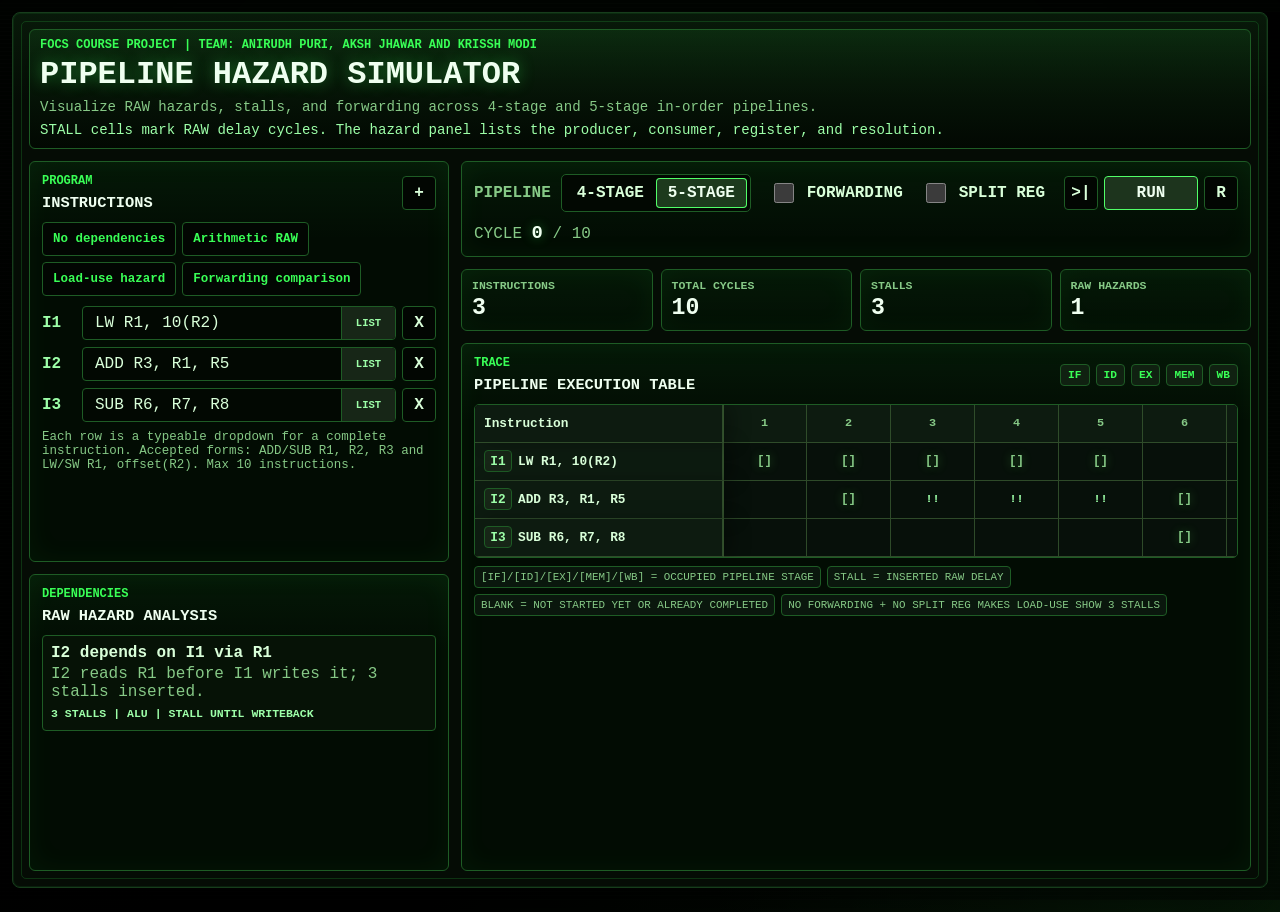
==== commit f6fb1676: "Refresh cache-busting version for final build" ====
--- a/plain-js/index.html
+++ b/plain-js/index.html
@@ -5,7 +5,7 @@
     <meta name="viewport" content="width=device-width, initial-scale=1.0" />
     <meta http-equiv="Cache-Control" content="no-store" />
     <title>Pipeline Hazard Simulator</title>
-    <link rel="stylesheet" href="./styles.css?v=black-green-20260420" />
+    <link rel="stylesheet" href="./styles.css?v=black-green-20260426" />
   </head>
   <body>
     <main class="app-shell">
@@ -100,6 +100,6 @@
       </div>
     </main>
 
-    <script src="./app.js?v=black-green-20260420"></script>
+    <script src="./app.js?v=black-green-20260426"></script>
   </body>
 </html>
--- a/plain-js/styles.css
+++ b/plain-js/styles.css
@@ -532,6 +532,7 @@
   border: 1px solid var(--line);
   border-radius: 5px;
   background: var(--screen);
+  position: relative;
 }
 
 .trace-legend {
@@ -552,8 +553,7 @@
 }
 
 .pipeline-table {
-  width: 100%;
-  min-width: 710px;
+  width: auto;
   border-collapse: separate;
   border-spacing: 0;
   table-layout: fixed;
@@ -561,11 +561,17 @@
 
 .pipeline-table th,
 .pipeline-table td {
-  height: 36px;
+  width: 84px;
+  min-width: 84px;
+  height: 38px;
+  padding: 0 6px;
   border-right: 1px solid rgba(54, 85, 47, 0.85);
   border-bottom: 1px solid rgba(54, 85, 47, 0.85);
   text-align: center;
   vertical-align: middle;
+  overflow: hidden;
+  white-space: nowrap;
+  text-overflow: clip;
 }
 
 .pipeline-table thead th {
@@ -575,12 +581,21 @@
 }
 
 .pipeline-table .instruction-col {
-  width: 230px;
+  width: 248px;
+  min-width: 248px;
   padding: 0 9px;
   background: #0d1b10;
   color: var(--ink);
   text-align: left;
   font-size: 0.8rem;
+  position: sticky;
+  left: 0;
+  z-index: 3;
+  box-shadow: 1px 0 0 rgba(54, 85, 47, 0.95), 10px 0 18px rgba(0, 0, 0, 0.28);
+}
+
+.pipeline-table thead .instruction-col {
+  z-index: 4;
 }
 
 .instruction-badge {
@@ -600,6 +615,7 @@
   background: #102611;
   color: var(--accent-strong);
   font-weight: 900;
+  font-size: 0.78rem;
   text-shadow: 0 0 10px rgba(112, 255, 99, 0.38);
 }
 
@@ -619,6 +635,7 @@
     #071507;
   color: var(--accent-strong);
   font-weight: 900;
+  font-size: 0.74rem;
   text-shadow: 0 0 12px rgba(57, 255, 86, 0.48);
 }
 
@@ -721,6 +738,7 @@
   }
 
   .pipeline-table .instruction-col {
-    width: 210px;
-  }
-}
+    width: 228px;
+    min-width: 228px;
+  }
+}
